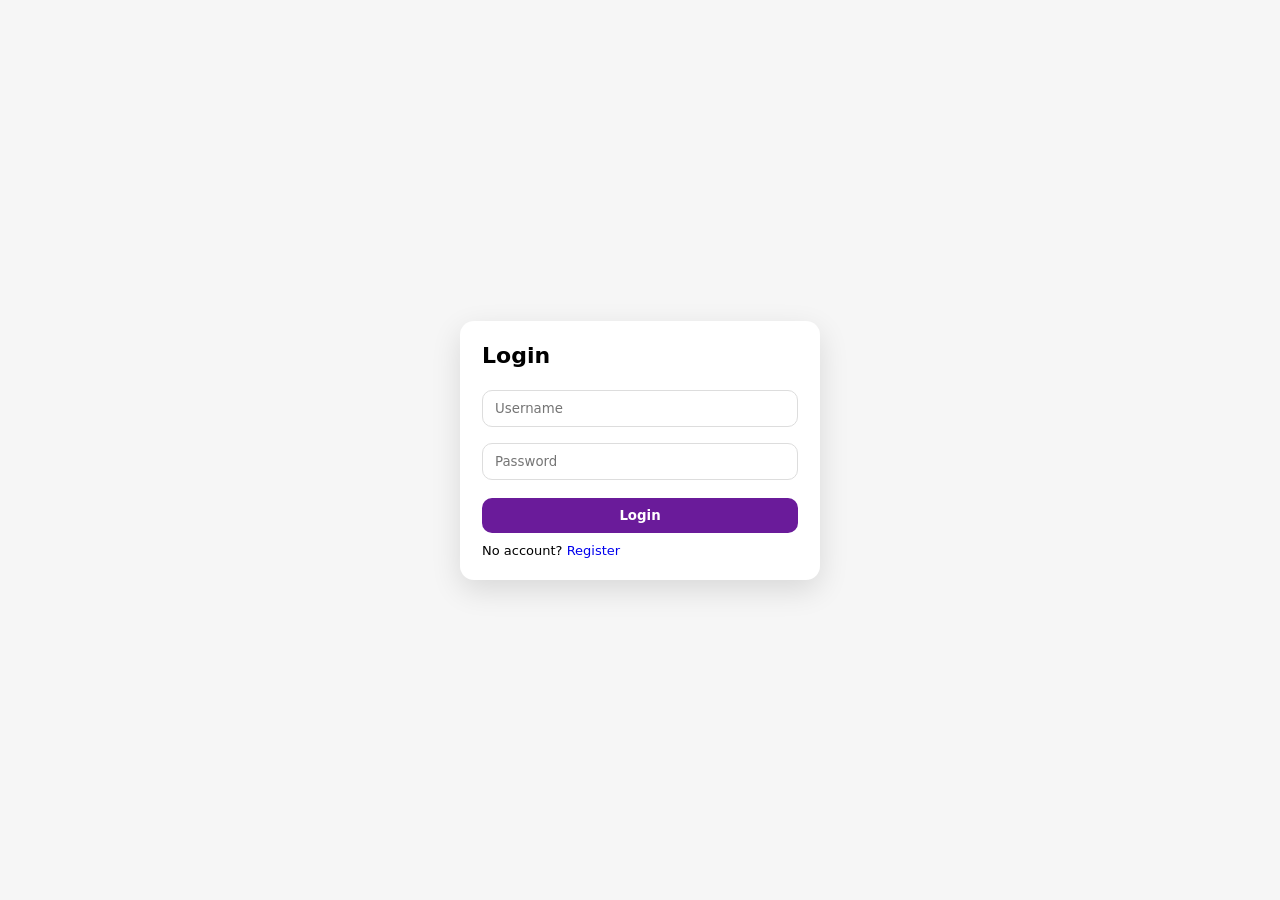
==== src/frontend/login.html @ 3301897b "Okay" ====
<!DOCTYPE html>
<html lang="en">
<head>
  <meta charset="UTF-8">
  <meta name="viewport" content="width=device-width, initial-scale=1.0">
  <title>Login</title>
  <style>
    *{box-sizing:border-box;font-family:system-ui,-apple-system,Segoe UI,Roboto,Arial}
    body{margin:0;display:flex;min-height:100vh;align-items:center;justify-content:center;background:#f6f6f6}
    .card{width:360px;background:#fff;padding:22px;border-radius:14px;box-shadow:0 10px 30px rgba(0,0,0,.12)}
    h1{font-size:22px;margin:0 0 14px}
    input{width:100%;padding:10px 12px;margin:8px 0;border:1px solid #ddd;border-radius:10px}
    button{width:100%;padding:10px 12px;border:0;border-radius:10px;background:#6a1b9a;color:#fff;font-weight:700;margin-top:10px;cursor:pointer}
    .link{margin-top:10px;font-size:13px}
    a{text-decoration:none}
  </style>
</head>
<body>
  <div class="card">
    <h1>Login</h1>
    <form action="train.php" method="GET">
      <input type="text" name="user" placeholder="Username" required>
      <input type="password" name="pass" placeholder="Password" required>
      <button type="submit">Login</button>
    </form>
    <div class="link">No account? <a href="./register.html">Register</a></div>
  </div>
</body>
</html>
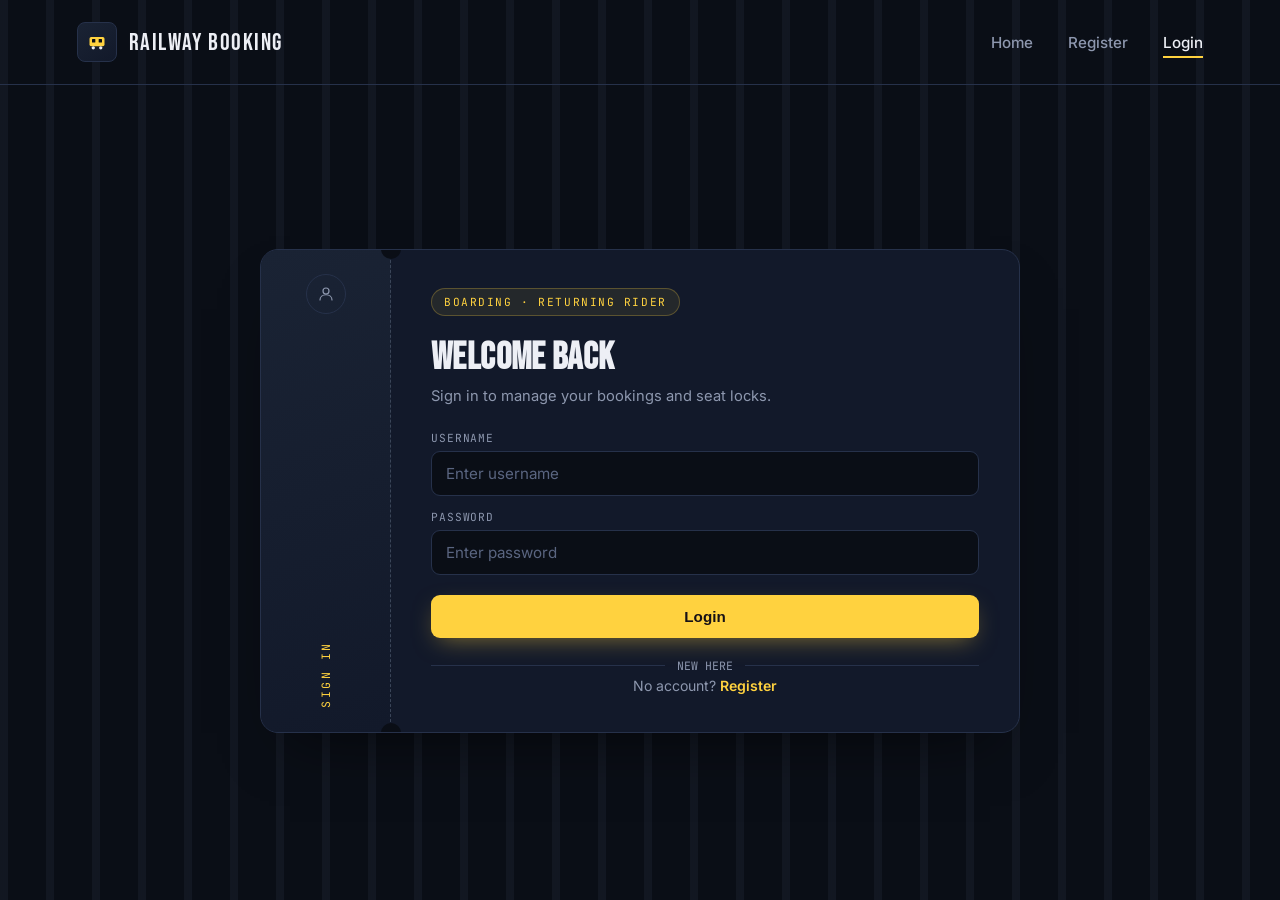
==== commit 52d53301: "Redesign homepage with signal-board theme" ====
--- a/src/frontend/login.html
+++ b/src/frontend/login.html
@@ -1,29 +1,268 @@
 <!DOCTYPE html>
 <html lang="en">
 <head>
-  <meta charset="UTF-8">
-  <meta name="viewport" content="width=device-width, initial-scale=1.0">
-  <title>Login</title>
-  <style>
-    *{box-sizing:border-box;font-family:system-ui,-apple-system,Segoe UI,Roboto,Arial}
-    body{margin:0;display:flex;min-height:100vh;align-items:center;justify-content:center;background:#f6f6f6}
-    .card{width:360px;background:#fff;padding:22px;border-radius:14px;box-shadow:0 10px 30px rgba(0,0,0,.12)}
-    h1{font-size:22px;margin:0 0 14px}
-    input{width:100%;padding:10px 12px;margin:8px 0;border:1px solid #ddd;border-radius:10px}
-    button{width:100%;padding:10px 12px;border:0;border-radius:10px;background:#6a1b9a;color:#fff;font-weight:700;margin-top:10px;cursor:pointer}
-    .link{margin-top:10px;font-size:13px}
-    a{text-decoration:none}
-  </style>
+<meta charset="UTF-8">
+<meta name="viewport" content="width=device-width, initial-scale=1.0">
+<title>Login | Railway Booking</title>
+<link rel="preconnect" href="https://fonts.googleapis.com">
+<link rel="preconnect" href="https://fonts.gstatic.com" crossorigin>
+<link href="https://fonts.googleapis.com/css2?family=Bebas+Neue&family=Inter:wght@400;500;600;700&family=JetBrains+Mono:wght@400;500;600&display=swap" rel="stylesheet">
+<style>
+  :root{
+    --bg:#0A0E16;
+    --panel:#12192A;
+    --panel-2:#1A2334;
+    --line:#26314A;
+    --track:#3A4558;
+    --text:#EDEFF5;
+    --text-dim:#8D97AE;
+    --amber:#F2B84B;
+    --red:#E5484D;
+    --green:#35D07F;
+    --yellow:#FFD23F;
+  }
+  *{margin:0;padding:0;box-sizing:border-box;}
+  body{
+    background:var(--bg);
+    color:var(--text);
+    font-family:'Inter',sans-serif;
+    min-height:100vh;
+    position:relative;
+    overflow-x:hidden;
+  }
+  body::before{
+    content:"";
+    position:fixed;inset:0;z-index:0;pointer-events:none;
+    background-image:repeating-linear-gradient(90deg, rgba(58,69,88,0.35) 0 8px, transparent 8px 46px);
+    background-position:0 78%;
+    background-size:100% 4px;
+    opacity:0.5;
+  }
+  .mono{font-family:'JetBrains Mono',monospace;}
+
+  .nav{
+    position:relative;z-index:2;
+    display:flex;align-items:center;justify-content:space-between;
+    padding:22px 6vw;
+    border-bottom:1px solid var(--line);
+  }
+  .brand{display:flex;align-items:center;gap:12px;font-family:'Bebas Neue',sans-serif;font-size:1.5rem;letter-spacing:0.06em;}
+  .brand-mark{
+    width:40px;height:40px;border-radius:8px;
+    display:flex;align-items:center;justify-content:center;
+    background:linear-gradient(145deg,var(--panel-2),var(--panel));
+    border:1px solid var(--line);
+  }
+  .links{display:flex;gap:2.2rem;}
+  .links a{color:var(--text-dim);text-decoration:none;font-size:0.95rem;font-weight:500;position:relative;}
+  .links a::after{content:"";position:absolute;left:0;bottom:-6px;width:0;height:2px;background:var(--yellow);transition:width 0.25s ease;}
+  .links a:hover{color:var(--text);}
+  .links a:hover::after{width:100%;}
+  .links a.active{color:var(--text);}
+  .links a.active::after{width:100%;}
+
+  .wrap{
+    position:relative;z-index:2;
+    display:flex;align-items:center;justify-content:center;
+    min-height:calc(100vh - 89px);
+    padding:8vw 6vw;
+  }
+
+  .ticket{
+    display:flex;
+    width:min(760px,100%);
+    background:var(--panel);
+    border:1px solid var(--line);
+    border-radius:18px;
+    overflow:hidden;
+    box-shadow:0 30px 60px -30px rgba(0,0,0,0.6);
+  }
+
+  .stub{
+    width:130px;
+    flex-shrink:0;
+    background:linear-gradient(160deg,var(--panel-2),var(--panel));
+    border-right:1px dashed var(--track);
+    display:flex;
+    flex-direction:column;
+    align-items:center;
+    justify-content:space-between;
+    padding:24px 0;
+    position:relative;
+  }
+  .stub::before,.stub::after{
+    content:"";
+    position:absolute;
+    width:20px;height:20px;
+    background:var(--bg);
+    border-radius:50%;
+    right:-11px;
+  }
+  .stub::before{top:-11px;}
+  .stub::after{bottom:-11px;}
+  .stub .rot{
+    writing-mode:vertical-rl;
+    transform:rotate(180deg);
+    font-family:'JetBrains Mono',monospace;
+    font-size:0.72rem;
+    letter-spacing:0.22em;
+    color:var(--yellow);
+    text-transform:uppercase;
+  }
+  .stub .glyph{
+    width:40px;height:40px;
+    border-radius:50%;
+    border:1px solid var(--line);
+    display:flex;align-items:center;justify-content:center;
+  }
+
+  .panel{
+    flex:1;
+    padding:38px 40px;
+  }
+  .eyebrow{
+    display:inline-flex;align-items:center;gap:8px;
+    font-family:'JetBrains Mono',monospace;
+    font-size:0.7rem;letter-spacing:0.14em;text-transform:uppercase;
+    color:var(--yellow);
+    background:rgba(255,210,63,0.08);
+    border:1px solid rgba(255,210,63,0.25);
+    padding:6px 12px;border-radius:999px;
+    margin-bottom:18px;
+  }
+  h1{
+    font-family:'Bebas Neue',sans-serif;
+    font-size:2.4rem;
+    letter-spacing:0.01em;
+    margin-bottom:6px;
+  }
+  .sub{
+    color:var(--text-dim);
+    font-size:0.92rem;
+    margin-bottom:26px;
+  }
+
+  form{display:flex;flex-direction:column;gap:14px;}
+  .field label{
+    display:block;
+    font-family:'JetBrains Mono',monospace;
+    font-size:0.7rem;
+    letter-spacing:0.08em;
+    text-transform:uppercase;
+    color:var(--text-dim);
+    margin-bottom:6px;
+  }
+  input{
+    width:100%;
+    padding:12px 14px;
+    background:var(--bg);
+    border:1px solid var(--line);
+    border-radius:9px;
+    color:var(--text);
+    font-size:0.95rem;
+    font-family:'Inter',sans-serif;
+    outline:none;
+    transition:border-color 0.2s ease, box-shadow 0.2s ease;
+  }
+  input::placeholder{color:#5A6580;}
+  input:focus{
+    border-color:var(--yellow);
+    box-shadow:0 0 0 3px rgba(255,210,63,0.15);
+  }
+
+  button{
+    width:100%;
+    padding:13px 14px;
+    border:0;
+    border-radius:9px;
+    background:var(--yellow);
+    color:#161116;
+    font-weight:700;
+    font-size:0.95rem;
+    cursor:pointer;
+    margin-top:6px;
+    transition:transform 0.2s ease, box-shadow 0.2s ease;
+    box-shadow:0 8px 24px -8px rgba(255,210,63,0.5);
+  }
+  button:hover{transform:translateY(-2px);box-shadow:0 12px 30px -8px rgba(255,210,63,0.65);}
+
+  .divider{
+    display:flex;align-items:center;gap:12px;
+    margin:20px 0 4px;
+    font-family:'JetBrains Mono',monospace;
+    font-size:0.72rem;
+    color:var(--text-dim);
+  }
+  .divider::before,.divider::after{content:"";flex:1;height:1px;background:var(--line);}
+
+  .link{
+    text-align:center;
+    font-size:0.88rem;
+    color:var(--text-dim);
+  }
+  .link a{color:var(--yellow);text-decoration:none;font-weight:600;}
+  .link a:hover{text-decoration:underline;}
+
+  @media (max-width:560px){
+    .ticket{flex-direction:column;}
+    .stub{width:100%;flex-direction:row;border-right:none;border-bottom:1px dashed var(--track);padding:14px 20px;}
+    .stub .rot{writing-mode:horizontal-tb;transform:none;}
+    .stub::before,.stub::after{display:none;}
+  }
+</style>
 </head>
 <body>
-  <div class="card">
-    <h1>Login</h1>
-    <form action="train.php" method="GET">
-      <input type="text" name="user" placeholder="Username" required>
-      <input type="password" name="pass" placeholder="Password" required>
-      <button type="submit">Login</button>
-    </form>
-    <div class="link">No account? <a href="./register.html">Register</a></div>
-  </div>
+
+  <header class="nav">
+    <div class="brand">
+      <div class="brand-mark">
+        <svg width="20" height="20" viewBox="0 0 24 24" fill="none">
+          <rect x="3" y="6" width="18" height="11" rx="2" fill="#FFD23F"/>
+          <circle cx="7.5" cy="19" r="2" fill="#EDEFF5"/>
+          <circle cx="16.5" cy="19" r="2" fill="#EDEFF5"/>
+          <rect x="6" y="8.5" width="4" height="4" rx="0.6" fill="#0A0E16"/>
+          <rect x="14" y="8.5" width="4" height="4" rx="0.6" fill="#0A0E16"/>
+        </svg>
+      </div>
+      <span>Railway Booking</span>
+    </div>
+    <nav class="links">
+      <a href="../index.html">Home</a>
+      <a href="./register.html">Register</a>
+      <a href="./login.html" class="active">Login</a>
+    </nav>
+  </header>
+
+  <main class="wrap">
+    <div class="ticket">
+      <div class="stub">
+        <div class="glyph">
+          <svg width="18" height="18" viewBox="0 0 24 24" fill="none"><circle cx="12" cy="8" r="4" stroke="#8D97AE" stroke-width="1.6"/><path d="M4 20c0-4.4 3.6-7 8-7s8 2.6 8 7" stroke="#8D97AE" stroke-width="1.6" stroke-linecap="round"/></svg>
+        </div>
+        <span class="rot mono">SIGN&nbsp;IN</span>
+      </div>
+      <div class="panel">
+        <div class="eyebrow">Boarding &middot; Returning rider</div>
+        <h1>Welcome back</h1>
+        <p class="sub">Sign in to manage your bookings and seat locks.</p>
+
+        <form action="train.php" method="GET">
+          <div class="field">
+            <label for="user">Username</label>
+            <input type="text" id="user" name="user" placeholder="Enter username" required>
+          </div>
+          <div class="field">
+            <label for="pass">Password</label>
+            <input type="password" id="pass" name="pass" placeholder="Enter password" required>
+          </div>
+          <button type="submit">Login</button>
+        </form>
+
+        <div class="divider">NEW HERE</div>
+        <div class="link">No account? <a href="./register.html">Register</a></div>
+      </div>
+    </div>
+  </main>
+
 </body>
-</html>
+</html>
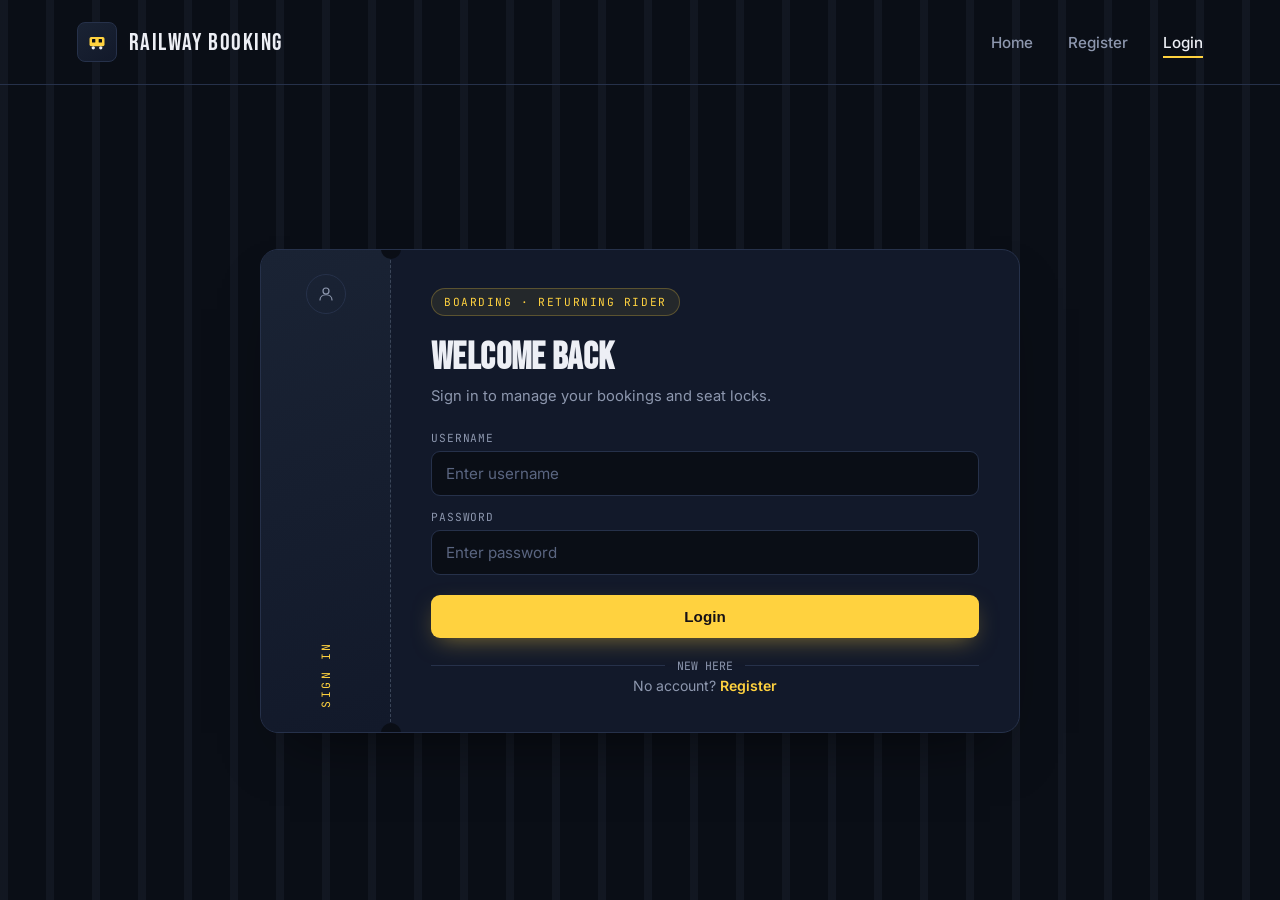
==== commit 0d8b21b4: "Restyle frontend with railway signal theme (navy + yellow) - index.html: hero with animated SVG bloc" ====
--- a/src/frontend/login.html
+++ b/src/frontend/login.html
@@ -195,6 +195,20 @@
   }
   .divider::before,.divider::after{content:"";flex:1;height:1px;background:var(--line);}
 
+  .banner{
+    display:none;
+    align-items:center;
+    gap:8px;
+    font-family:'JetBrains Mono',monospace;
+    font-size:0.8rem;
+    padding:10px 14px;
+    border-radius:8px;
+    margin-bottom:16px;
+  }
+  .banner.show{display:flex;}
+  .banner.error{background:rgba(229,72,77,0.1);border:1px solid rgba(229,72,77,0.3);color:var(--red);}
+  .banner.success{background:rgba(53,208,127,0.1);border:1px solid rgba(53,208,127,0.3);color:var(--green);}
+
   .link{
     text-align:center;
     font-size:0.88rem;
@@ -246,7 +260,9 @@
         <h1>Welcome back</h1>
         <p class="sub">Sign in to manage your bookings and seat locks.</p>
 
-        <form action="train.php" method="GET">
+        <div id="banner" class="banner"></div>
+
+        <form action="login_action.php" method="POST">
           <div class="field">
             <label for="user">Username</label>
             <input type="text" id="user" name="user" placeholder="Enter username" required>
@@ -264,5 +280,20 @@
     </div>
   </main>
 
+  <script>
+    const params = new URLSearchParams(window.location.search);
+    const banner = document.getElementById("banner");
+    if (params.get("error")) {
+      banner.textContent = params.get("error");
+      banner.className = "banner show error";
+    } else if (params.get("registered")) {
+      banner.textContent = "Account created — sign in to continue.";
+      banner.className = "banner show success";
+    } else if (params.get("redirect")) {
+      banner.textContent = "Please sign in to continue.";
+      banner.className = "banner show error";
+    }
+  </script>
+
 </body>
 </html>
